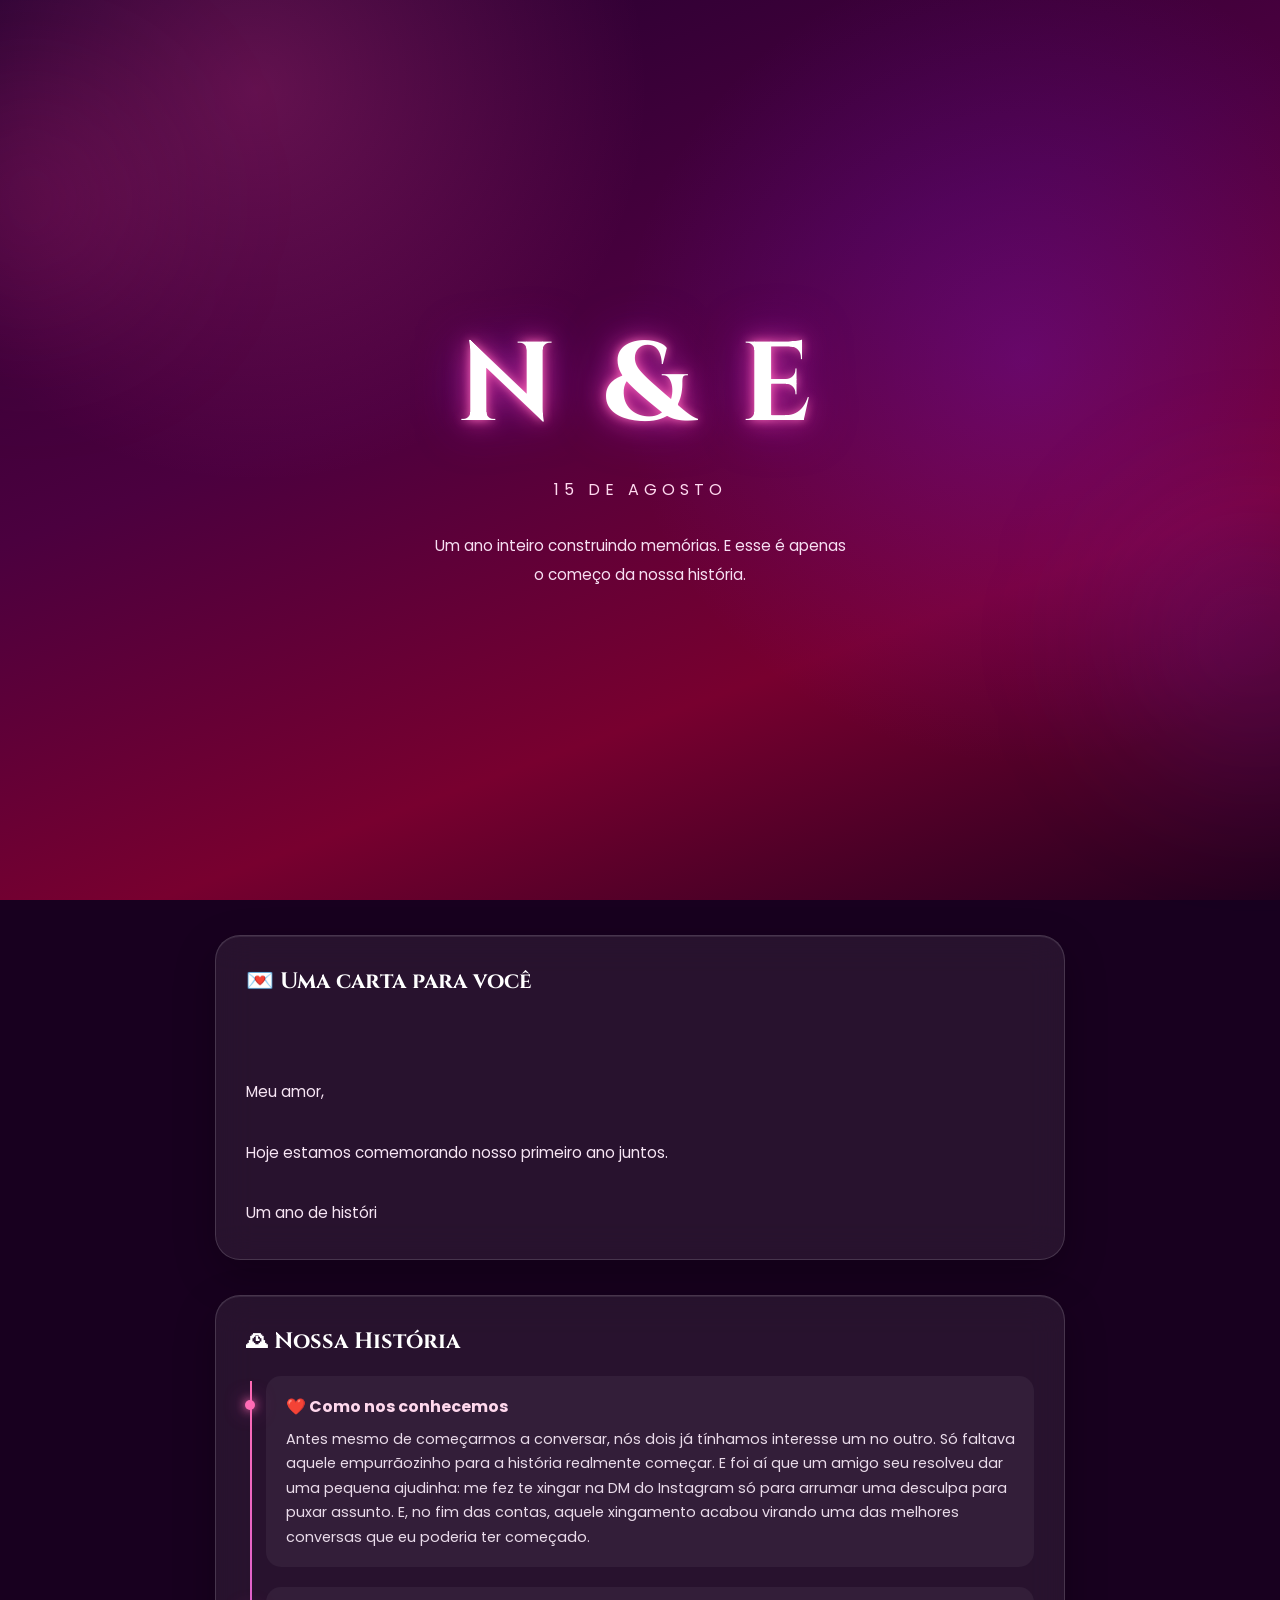
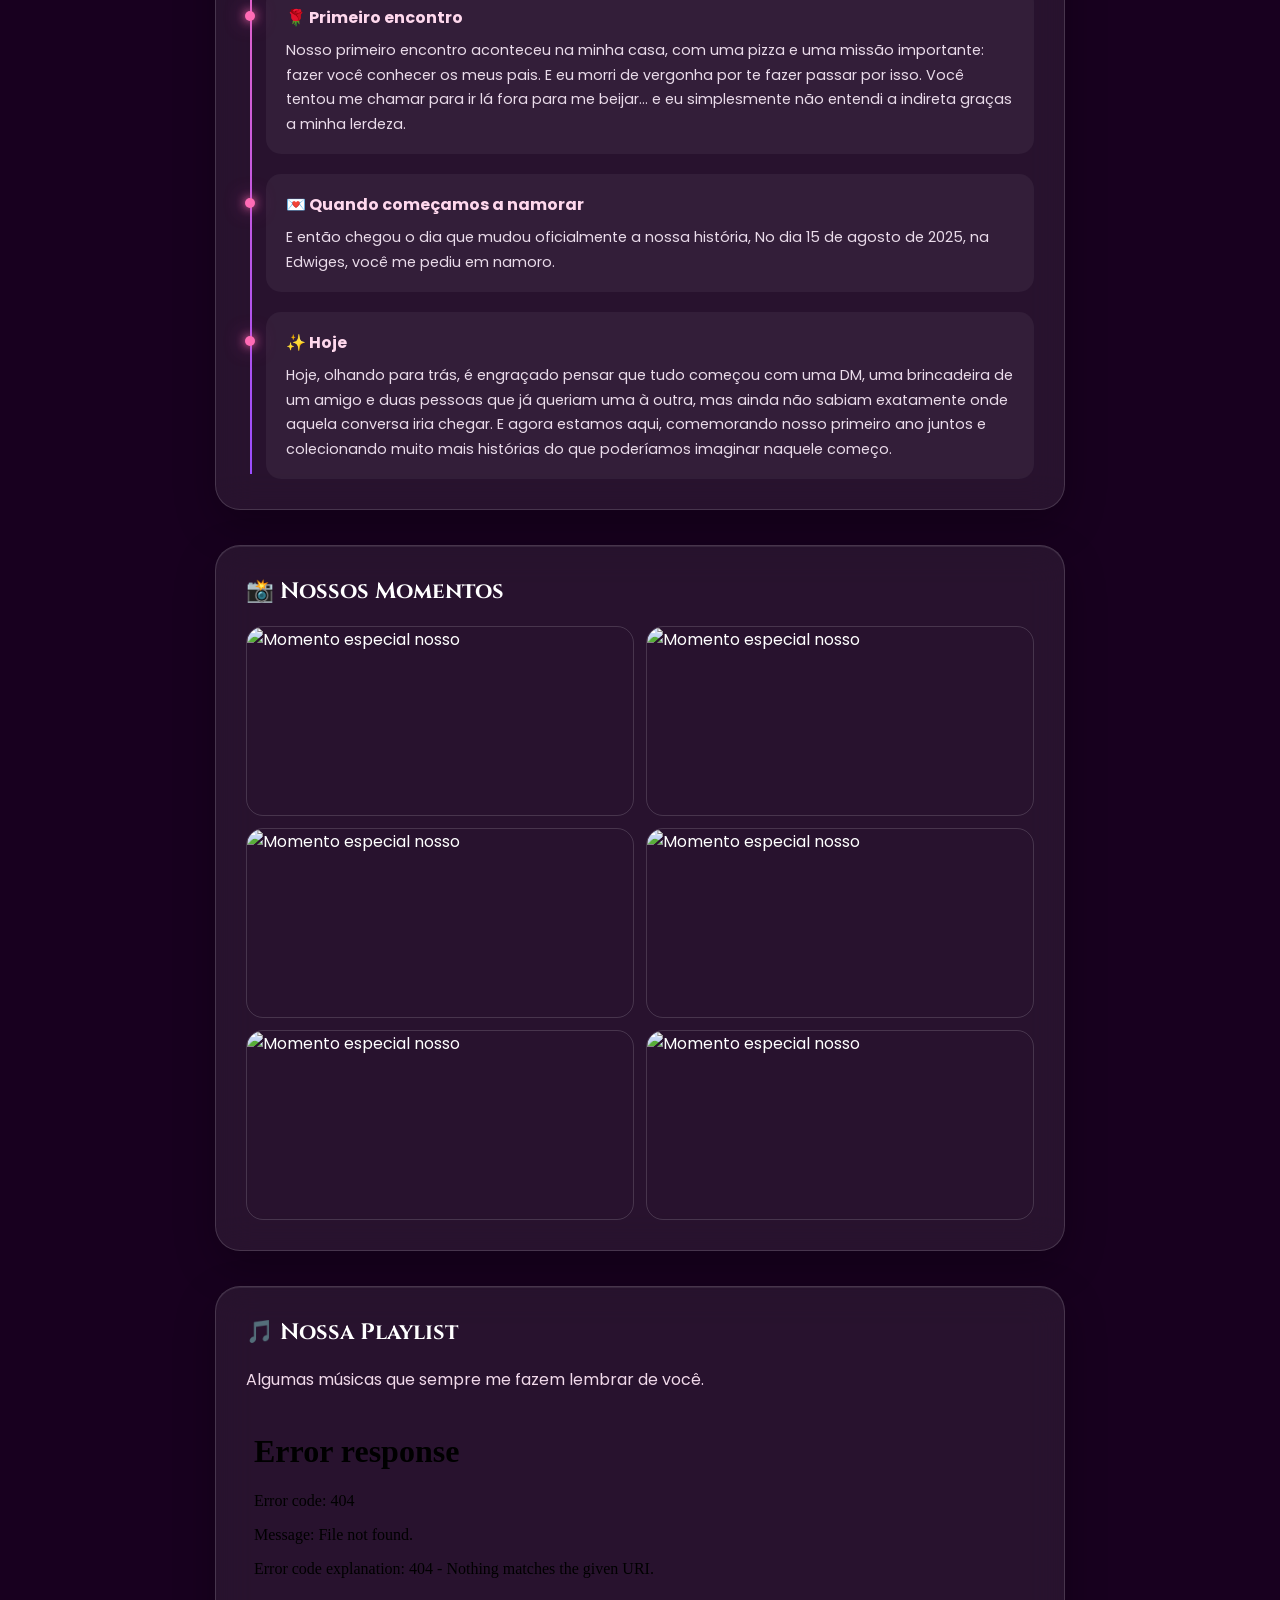
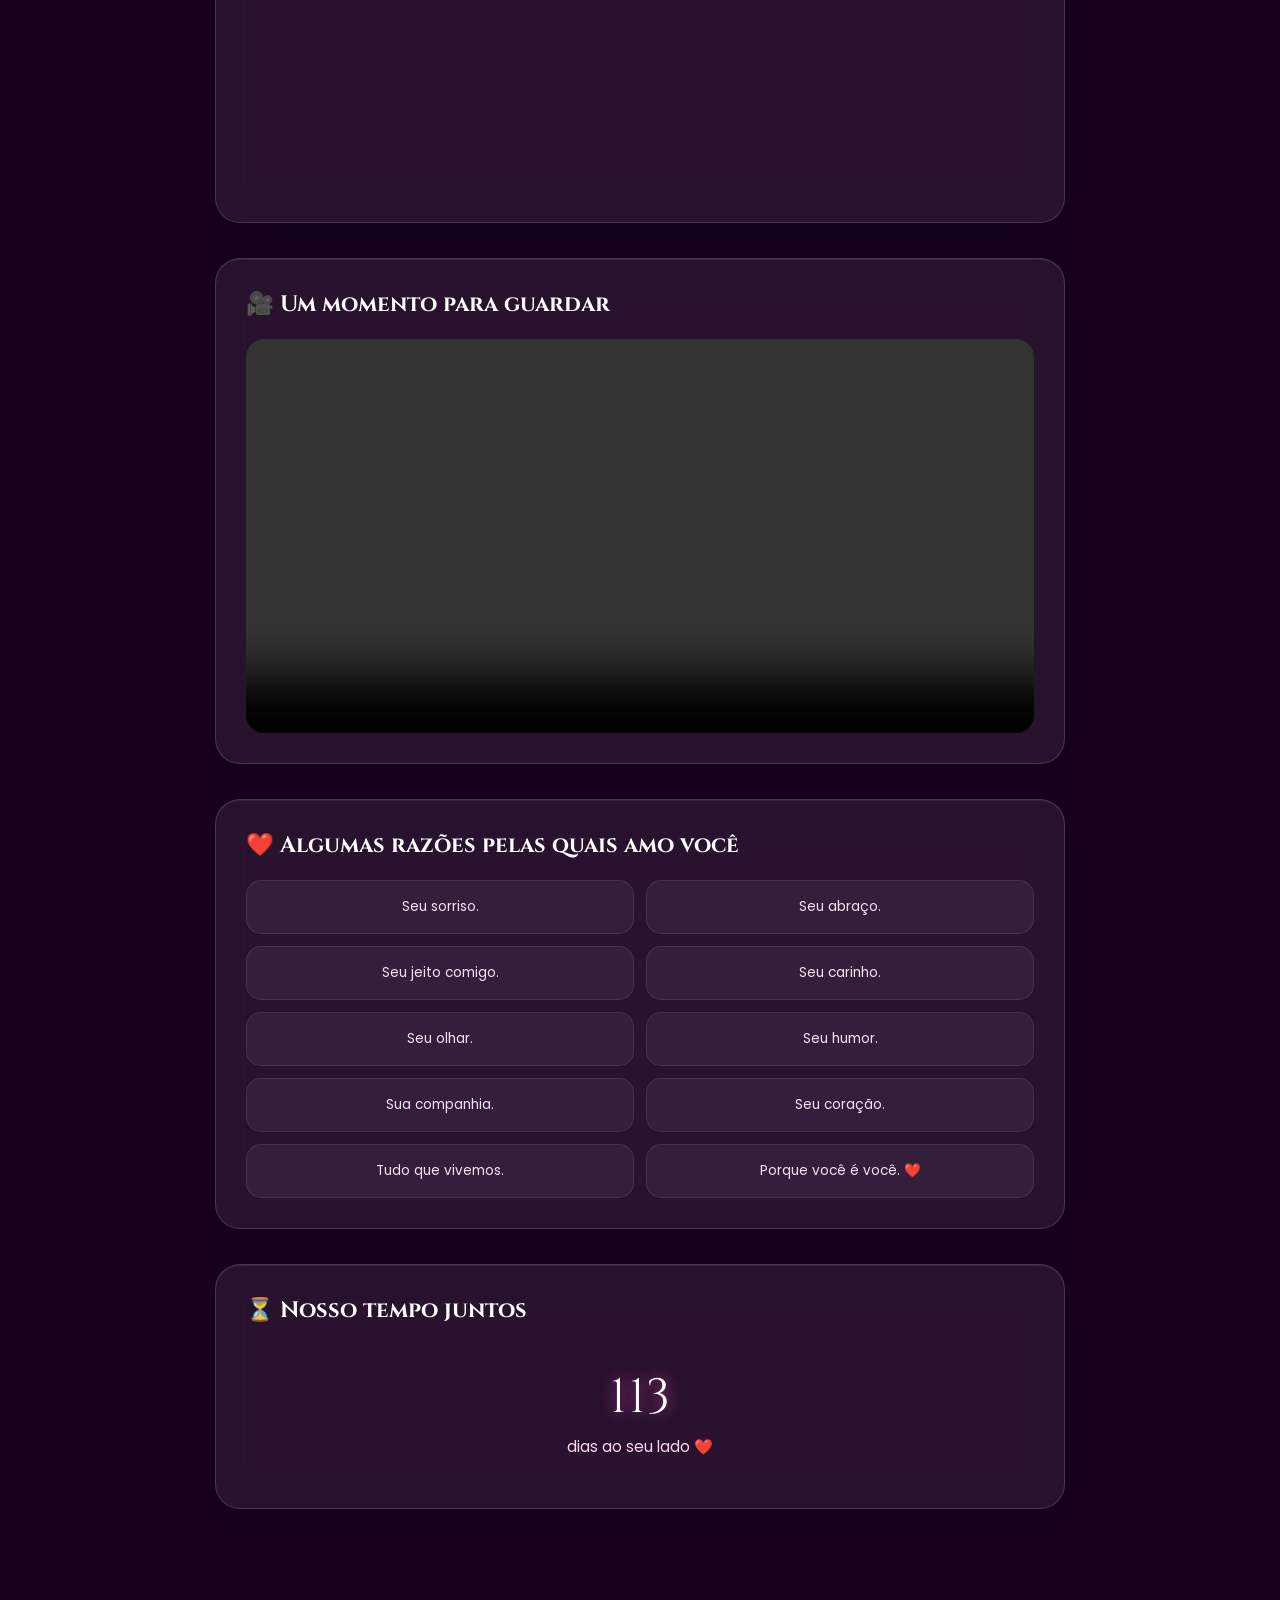
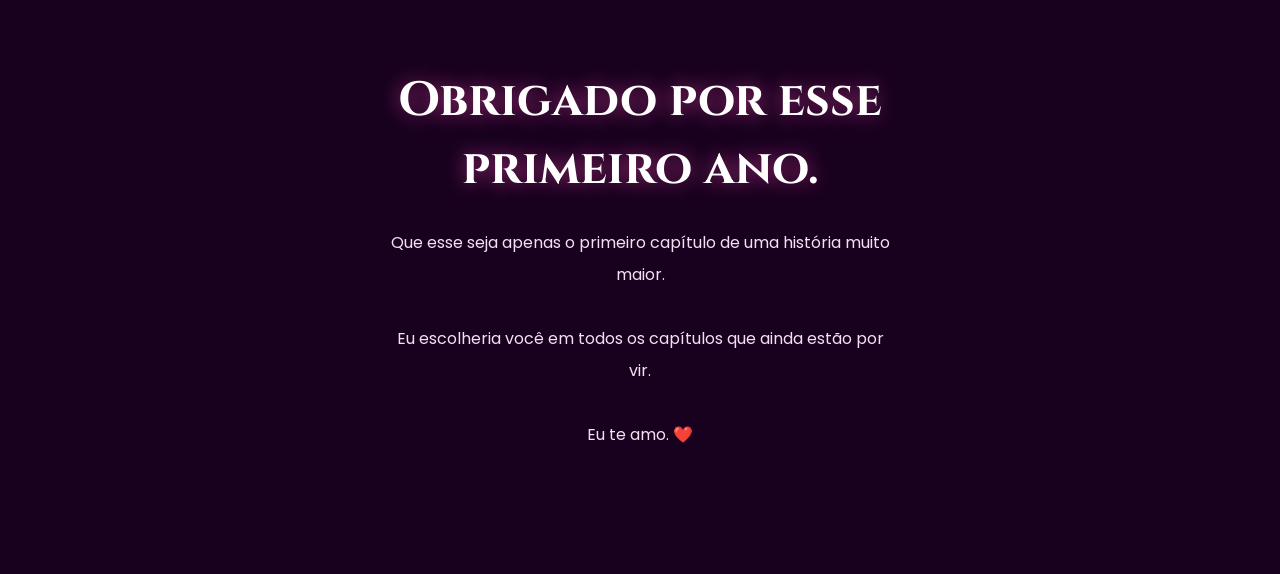
==== homenagem.html @ 17d9c71c "Atualiza nossa história" ====
<!DOCTYPE html><html lang="pt-BR"><head><meta charset="UTF-8">

    <meta name="viewport" content="width=device-width, initial-scale=1.0">
    
    <meta name="theme-color" content="#4b003f">
    
    <title>Nosso Primeiro Ano ❤️</title>
    
    <link rel="stylesheet" href="css/homenagem.css">
    
    <link
        href="https://fonts.googleapis.com/css2?family=Cinzel:wght@400;600;700&family=Poppins:wght@300;400;500;600&display=swap"
        rel="stylesheet">
    
    </head><body><!-- FUNDO -->
    
    <div class="background"></div>
    
    
    <!-- ====================================
         ABERTURA
    ===================================== -->
    
    <section class="hero">
    
        <h1>N & E</h1>
    
        <h2>15 de Agosto</h2>
    
        <p class="subtitulo">
    
            Um ano inteiro construindo memórias.
            E esse é apenas o começo da nossa história.
    
        </p>
    
    </section>
    
    
    
    <!-- ====================================
         CARTA
    ===================================== -->
    
    <section class="card">
    
        <h3>💌 Uma carta para você</h3>
    
        <p id="carta">
    
            Meu amor, no dia de hoje nóes completamos um ano, um ano de muitas memórias, conquitas e risadas. 
            Um ano desde que nós decidimos viver a nossa história, 
            construir cada pedaço disso ao seu lado tem sido uma das maiores escolhas da minha vida, se não a melhor.
            De alguma forma você se tornou mais do que eu imaginei que seria, você é o amor da minha vida, a luz dos meus dias,
            a alegria no meio de todo o caos do mundo, foram muitos momentos em que eu percebi o quão especial você era. 
            Eu lembro dos momentos e de como se tornaram esepcial para mim, nossas idas as pracinha apé, os filmes que tentávamos 
            assistir juntos. E eu digo que não são momentos exorbitantes que tornaram nosso relacionamento que é hoje, foi a simpliciade,
            como sempre foi simples te amar, como sempre foi simples todos os momentos com você serem incríveis, nossas conersas, nossas risadas,
            ouvir músicas juntos, as comidas, todo o tempo contigo.
            Quando olho para tudo o que vivemos, eu sinto muito orgulho de quem nós nos tornamos, porque no fim você não é somento meu namorado, 
            você é meu companheiro, meu melhor amigo,a aquele que eu divido minhas cnquitas, minhas alegrias e minhas tristezas, as risadas e as lágrimas,
            você é tudo o que eu sempre pedi em minhas orações.

            Amar alguém é escolher continuar, permanecer e ficar mesmo quanoo tudo parece perdido, amadurecer e tentar fazer tudo dar certo, eu sou eternamnete
            grata por tudo o que construímos até aqui. E ainda temos muito o que fazer nessa vida, luagres e viagens para fazer juntos, tirar todos os planos do
            papel, criar memórias e registrar cada momento. Saber que esse é o inicio de uma grande história me deixa feliz.

            Se algum dia você voltar nesta carta para ler, lembree-se que eu amei esse nosso primeiro ano juntos, amei quem fomos, amo quem somos e espero continuar
            descobrindo quem podemos ser juntos.

            Obrigada por ser você e por me fazer a mulher mais feliz. Feliz nosso primeiro ano meu amor!
        
    
        </p>
    
    </section>
    
    
    
    <!-- ====================================
         NOSSA HISTÓRIA
    ===================================== -->
    
    <section class="card">
    
        <h3>🕰 Nossa História</h3>
    
    
        <div class="timeline">
    
    
            <div class="item">
    
                <h4>❤️ Como nos conhecemos</h4>
    
                <p>
                    Antes mesmo de começarmos a conversar, nós dois já
                    tínhamos interesse um no outro. Só faltava aquele
                    empurrãozinho para a história realmente começar.
                    E foi aí que um amigo seu resolveu dar uma pequena
                    ajudinha: me fez te xingar na DM do Instagram só
                    para arrumar uma desculpa para puxar assunto.
                
                    E, no fim das contas, aquele xingamento acabou
                    virando uma das melhores conversas que eu poderia
                    ter começado.
                </p>
    
            </div>
    
    
            <div class="item">
    
                <h4>🌹 Primeiro encontro</h4>
    
                <p>
                    Nosso primeiro encontro aconteceu na minha casa,
                    com uma pizza e uma missão importante:
                    fazer você conhecer os meus pais. 
                    E eu morri de vergonha por te fazer passar por isso.
                    Você tentou me chamar para ir lá fora
                    para me beijar... e eu simplesmente não entendi
                    a indireta graças a minha lerdeza.
                </p>
    
            </div>
    
    
            <div class="item">
    
                <h4>💌 Quando começamos a namorar</h4>
    
                <p>
                    E então chegou o dia que mudou oficialmente
                    a nossa história, No dia 15 de agosto de 2025, na Edwiges,
                    você me pediu em namoro.
                </p>
    
            </div>
    
    
            <div class="item">
    
                <h4>✨ Hoje</h4>
    
                <p>
                Hoje, olhando para trás, é engraçado pensar que
                tudo começou com uma DM, uma brincadeira de um
                amigo e duas pessoas que já queriam uma à outra,
                mas ainda não sabiam exatamente onde aquela
                conversa iria chegar.
                E agora estamos aqui, comemorando nosso primeiro
                ano juntos e colecionando muito mais histórias
                do que poderíamos imaginar naquele começo.
                </p>
    
            </div>
    
    
        </div>
    
    </section>
    
    
    
    <!-- ====================================
         GALERIA
    ===================================== -->
    
    <section class="card">
    
        <h3>📸 Nossos Momentos</h3>
    
    
        <div class="galeria">
    
    
            <img
                src="https://mail.google.com/mail/u/1?ui=2&ik=95f82453d4&attid=0.1&permmsgid=msg-f:1872896255114344045&th=19fddd38933ff66d&view=att&disp=safe&realattid=19fddd2c35a949454f91&zw"
                alt="Momento especial nosso">
    
    
            <img
                src="https://mail.google.com/mail/u/1?ui=2&ik=95f82453d4&attid=0.2&permmsgid=msg-f:1872896255114344045&th=19fddd38933ff66d&view=att&disp=safe&realattid=19fddd2c35aefb155392&zw"
                alt="Momento especial nosso">
    
    
            <img
                src="img/casal/foto3.jpg"
                alt="Momento especial nosso">
    
    
            <img
                src="img/casal/foto4.jpg"
                alt="Momento especial nosso">
    
    
            <img
                src="img/casal/foto5.jpg"
                alt="Momento especial nosso">
    
    
            <img
                src="img/casal/foto6.jpg"
                alt="Momento especial nosso">
    
    
        </div>
    
    </section>
    
    
    
    <!-- ====================================
         PLAYLIST
    ===================================== -->
    
    <section class="card">
    
        <h3>🎵 Nossa Playlist</h3>
    
    
        <p style="margin-bottom: 20px; color: #f1d9ea;">
    
            Algumas músicas que sempre me fazem lembrar de você.
    
        </p>
    
    
        <!--
            COLOQUE AQUI O LINK DE INCORPORAÇÃO
            DA SUA PLAYLIST DO SPOTIFY.
        -->
    
        <iframe
    
            src="COLE_AQUI_O_LINK_DE_INCORPORACAO_DO_SPOTIFY"
    
            width="100%"
    
            height="380"
    
            frameborder="0"
    
            allowfullscreen=""
    
            allow="autoplay; clipboard-write; encrypted-media; fullscreen; picture-in-picture"
    
            loading="lazy">
    
        </iframe>
    
    </section>
    
    
    
    <!-- ====================================
         VÍDEO
    ===================================== -->
    
    <section class="card">
    
        <h3>🎥 Um momento para guardar</h3>
    
    
        <video controls playsinline>
    
            <source
                src="videos/video.mp4"
                type="video/mp4">
    
            Seu navegador não suporta vídeos.
    
        </video>
    
    </section>
    
    
    
    <!-- ====================================
         MOTIVOS
    ===================================== -->
    
    <section class="card">
    
        <h3>❤️ Algumas razões pelas quais amo você</h3>
    
    
        <div class="motivos">
    
    
            <div>
                Seu sorriso.
            </div>
    
    
            <div>
                Seu abraço.
            </div>
    
    
            <div>
                Seu jeito comigo.
            </div>
    
    
            <div>
                Seu carinho.
            </div>
    
    
            <div>
                Seu olhar.
            </div>
    
    
            <div>
                Seu humor.
            </div>
    
    
            <div>
                Sua companhia.
            </div>
    
    
            <div>
                Seu coração.
            </div>
    
    
            <div>
                Tudo que vivemos.
            </div>
    
    
            <div>
                Porque você é você. ❤️
            </div>
    
    
        </div>
    
    </section>
    
    
    
    <!-- ====================================
         CONTADOR DE DIAS
    ===================================== -->
    
    <section class="card">
    
        <h3>⏳ Nosso tempo juntos</h3>
    
    
        <div id="contadorRelacionamento">
    
            <span>0</span>
    
            <p>dias ao seu lado ❤️</p>
    
        </div>
    
    </section>
    
    
    
    <!-- ====================================
         FINAL
    ===================================== -->
    
    <section class="final">
    
        <h2>
    
            Obrigado por esse primeiro ano.
    
        </h2>
    
    
        <p>
    
            Que esse seja apenas o primeiro capítulo
            de uma história muito maior.
    
            <br><br>
    
            Eu escolheria você
            em todos os capítulos que ainda estão por vir.
    
            <br><br>
    
            Eu te amo. ❤️
    
        </p>
    
    </section>
    
    
    
    <!-- ====================================
         JAVASCRIPT
    ===================================== -->
    
    <script src="js/homenagem.js"></script>
    
    
    <!-- SERVICE WORKER -->
    
    <script>
    
        if ("serviceWorker" in navigator) {
    
            window.addEventListener("load", () => {
    
                navigator.serviceWorker.register("./sw.js")
                    .then(() => {
    
                        console.log(
                            "Aplicativo preparado!"
                        );
    
                    })
                    .catch((erro) => {
    
                        console.error(
                            "Erro ao registrar o Service Worker:",
                            erro
                        );
    
                    });
    
            });
    
        }
    
    </script>
    
    </body></html>
---- css/homenagem.css ----
/* ========================================
   RESET
======================================== */

* {
    margin: 0;
    padding: 0;
    box-sizing: border-box;
}

html {
    scroll-behavior: smooth;
}

body {
    min-height: 100vh;
    overflow-x: hidden;

    font-family: 'Poppins', sans-serif;
    color: #ffffff;

    background: #18001f;

    position: relative;
}


/* ========================================
   FUNDO
======================================== */

.background {
    position: fixed;
    inset: 0;

    z-index: -10;

    background:
        radial-gradient(
            circle at 20% 10%,
            rgba(255, 70, 160, 0.25),
            transparent 30%
        ),

        radial-gradient(
            circle at 80% 40%,
            rgba(130, 30, 255, 0.25),
            transparent 35%
        ),

        linear-gradient(
            160deg,
            #21002e 0%,
            #4b003f 40%,
            #78002f 70%,
            #22001f 100%
        );
}


/* ========================================
   BRILHOS NO FUNDO
======================================== */

.background::before,
.background::after {
    content: "";
    position: absolute;

    border-radius: 50%;

    filter: blur(80px);

    pointer-events: none;
}

.background::before {
    width: 220px;
    height: 220px;

    background: rgba(255, 50, 150, 0.18);

    top: 10%;
    left: -80px;
}

.background::after {
    width: 250px;
    height: 250px;

    background: rgba(120, 50, 255, 0.15);

    right: -100px;
    bottom: 15%;
}


/* ========================================
   HERO
======================================== */

.hero {
    min-height: 100vh;

    display: flex;
    flex-direction: column;

    justify-content: center;
    align-items: center;

    text-align: center;

    padding: 30px;
}


/* INICIAIS */

.hero h1 {
    font-family: 'Cinzel', serif;

    font-size: clamp(4rem, 18vw, 7rem);

    letter-spacing: 10px;

    color: #ffffff;

    text-shadow:
        0 0 10px rgba(255, 110, 190, 0.9),
        0 0 25px rgba(255, 70, 170, 0.8),
        0 0 50px rgba(160, 30, 255, 0.6);

    animation: brilho 3s ease-in-out infinite;
}


/* DATA */

.hero h2 {
    margin-top: 15px;

    font-size: 1rem;

    font-weight: 400;

    letter-spacing: 5px;

    text-transform: uppercase;

    color: #ffd9ef;
}


/* FRASE */

.subtitulo {
    max-width: 420px;

    margin-top: 30px;

    line-height: 1.9;

    font-size: 0.95rem;

    color: #f7dff3;
}


/* ========================================
   CARDS
======================================== */

.card {
    width: min(90%, 850px);

    margin: 35px auto;

    padding: 30px;

    border-radius: 25px;

    background: rgba(255, 255, 255, 0.07);

    border: 1px solid rgba(255, 255, 255, 0.15);

    backdrop-filter: blur(18px);
    -webkit-backdrop-filter: blur(18px);

    box-shadow:
        0 15px 40px rgba(0, 0, 0, 0.25),
        inset 0 1px 0 rgba(255, 255, 255, 0.08);

    opacity: 0;

    transform: translateY(50px);

    transition:
        opacity 0.8s ease,
        transform 0.8s ease;
}


/* QUANDO APARECE */

.card.mostrar {
    opacity: 1;

    transform: translateY(0);
}


/* TÍTULO DOS CARDS */

.card h3 {
    margin-bottom: 20px;

    font-family: 'Cinzel', serif;

    font-size: 1.4rem;

    color: #ffffff;
}


/* ========================================
   CARTA
======================================== */

#carta {
    line-height: 2;

    white-space: pre-line;

    color: #f7e5f4;

    font-size: 0.95rem;
}


/* ========================================
   TIMELINE
======================================== */

.timeline {
    position: relative;

    display: flex;

    flex-direction: column;

    gap: 20px;

    padding-left: 20px;
}


/* LINHA */

.timeline::before {
    content: "";

    position: absolute;

    left: 4px;
    top: 5px;
    bottom: 5px;

    width: 2px;

    background: linear-gradient(
        to bottom,
        #ff6bb5,
        #9b4dff
    );
}


/* ITEM */

.item {
    position: relative;

    padding: 18px 18px 18px 20px;

    border-radius: 15px;

    background: rgba(255, 255, 255, 0.05);
}


/* BOLINHA */

.item::before {
    content: "";

    position: absolute;

    width: 10px;
    height: 10px;

    left: -21px;
    top: 24px;

    border-radius: 50%;

    background: #ff6bb5;

    box-shadow:
        0 0 10px #ff6bb5,
        0 0 20px rgba(255, 80, 180, 0.7);
}


.item h4 {
    margin-bottom: 8px;

    color: #ffd8ed;

    font-size: 1rem;
}


.item p {
    color: #eadbea;

    line-height: 1.7;

    font-size: 0.9rem;
}


/* ========================================
   GALERIA
======================================== */

.galeria {
    display: grid;

    grid-template-columns: repeat(2, 1fr);

    gap: 12px;
}


.galeria img {
    width: 100%;

    height: 190px;

    object-fit: cover;

    border-radius: 17px;

    border: 1px solid rgba(255, 255, 255, 0.15);

    cursor: pointer;

    transition:
        transform 0.4s ease,
        filter 0.4s ease,
        box-shadow 0.4s ease;
}


.galeria img:hover {
    transform: scale(1.04);

    filter: brightness(1.1);

    box-shadow:
        0 0 20px rgba(255, 80, 170, 0.35);
}


/* IMAGEM AMPLIADA */

.galeria img.ampliada {
    position: relative;

    transform: scale(1.08);

    z-index: 20;

    box-shadow:
        0 0 30px rgba(255, 80, 180, 0.5);
}


/* ========================================
   PLAYLIST
======================================== */

.card iframe {
    display: block;

    width: 100%;

    border: none;

    border-radius: 15px;
}


/* ========================================
   VÍDEO
======================================== */

video {
    display: block;

    width: 100%;

    max-height: 600px;

    object-fit: cover;

    border-radius: 18px;

    background: #000;
}


/* ========================================
   MOTIVOS
======================================== */

.motivos {
    display: grid;

    grid-template-columns: repeat(2, 1fr);

    gap: 12px;
}


.motivos div {
    padding: 16px 10px;

    border-radius: 15px;

    background: rgba(255, 255, 255, 0.06);

    border: 1px solid rgba(255, 255, 255, 0.08);

    text-align: center;

    color: #f9dff0;

    font-size: 0.85rem;

    transition:
        transform 0.3s ease,
        background 0.3s ease;
}


.motivos div:hover {
    transform: translateY(-4px);

    background: rgba(255, 100, 180, 0.12);
}


/* ========================================
   CONTADOR DO RELACIONAMENTO
======================================== */

#contadorRelacionamento {
    text-align: center;

    padding: 20px;
}


#contadorRelacionamento span {
    display: block;

    font-family: 'Cinzel', serif;

    font-size: 3rem;

    color: #ffffff;

    text-shadow:
        0 0 15px rgba(255, 80, 180, 0.8);
}


#contadorRelacionamento p {
    margin-top: 5px;

    color: #ffd8ec;

    font-size: 0.95rem;
}


/* ========================================
   FINAL
======================================== */

.final {
    min-height: 70vh;

    display: flex;

    flex-direction: column;

    justify-content: center;

    align-items: center;

    text-align: center;

    padding: 60px 25px;
}


.final h2 {
    max-width: 600px;

    font-family: 'Cinzel', serif;

    font-size: clamp(1.8rem, 7vw, 3rem);

    line-height: 1.4;

    text-shadow:
        0 0 20px rgba(255, 80, 180, 0.6);
}


.final p {
    max-width: 500px;

    margin-top: 25px;

    line-height: 2;

    color: #f6dff0;
}


/* ========================================
   BOTÃO VOLTAR AO TOPO
======================================== */

.topo {
    position: fixed;

    right: 20px;
    bottom: 20px;

    width: 50px;
    height: 50px;

    display: flex;

    justify-content: center;
    align-items: center;

    border: 1px solid rgba(255, 255, 255, 0.2);

    border-radius: 50%;

    background: rgba(255, 70, 160, 0.7);

    color: white;

    font-size: 22px;

    cursor: pointer;

    opacity: 0;

    transform: scale(0.5);

    pointer-events: none;

    backdrop-filter: blur(10px);

    transition: 0.4s;

    z-index: 999;
}


.topo.ativo {
    opacity: 1;

    transform: scale(1);

    pointer-events: auto;
}


.topo:hover {
    transform: scale(1.1);
}


/* ========================================
   CORAÇÕES FLUTUANTES
======================================== */

.coracao {
    position: fixed;

    bottom: -40px;

    left: 50%;

    color: #ff75b8;

    pointer-events: none;

    z-index: 1000;

    animation: subir 6s linear forwards;

    filter:
        drop-shadow(0 0 6px rgba(255, 80, 170, 0.8));
}


/* ========================================
   ANIMAÇÕES
======================================== */

@keyframes brilho {

    0% {
        transform: scale(1);

        text-shadow:
            0 0 10px rgba(255, 110, 190, 0.8),
            0 0 25px rgba(255, 70, 170, 0.6);
    }

    50% {
        transform: scale(1.04);

        text-shadow:
            0 0 20px rgba(255, 150, 220, 1),
            0 0 45px rgba(255, 70, 190, 0.9);
    }

    100% {
        transform: scale(1);

        text-shadow:
            0 0 10px rgba(255, 110, 190, 0.8),
            0 0 25px rgba(255, 70, 170, 0.6);
    }
}


@keyframes subir {

    0% {
        transform:
            translateY(0)
            rotate(0deg);

        opacity: 0;
    }

    10% {
        opacity: 1;
    }

    100% {
        transform:
            translateY(-110vh)
            rotate(25deg);

        opacity: 0;
    }
}


/* ========================================
   CELULAR
======================================== */

@media (max-width: 600px) {

    .hero {
        padding: 25px 20px;
    }


    .hero h1 {
        letter-spacing: 6px;
    }


    .hero h2 {
        font-size: 0.85rem;

        letter-spacing: 3px;
    }


    .subtitulo {
        font-size: 0.85rem;

        max-width: 330px;
    }


    .card {
        width: 92%;

        padding: 22px;

        margin: 25px auto;

        border-radius: 22px;
    }


    .card h3 {
        font-size: 1.2rem;
    }


    .galeria img {
        height: 150px;
    }


    .motivos div {
        font-size: 0.8rem;

        padding: 14px 8px;
    }


    .final {
        min-height: 60vh;

        padding: 50px 20px;
    }

}


/* ========================================
   TELAS MUITO PEQUENAS
======================================== */

@media (max-width: 360px) {

    .hero h1 {
        font-size: 3.5rem;
    }


    .card {
        padding: 18px;
    }


    .galeria {
        gap: 8px;
    }


    .galeria img {
        height: 130px;
    }


    .motivos {
        grid-template-columns: 1fr;
    }

}
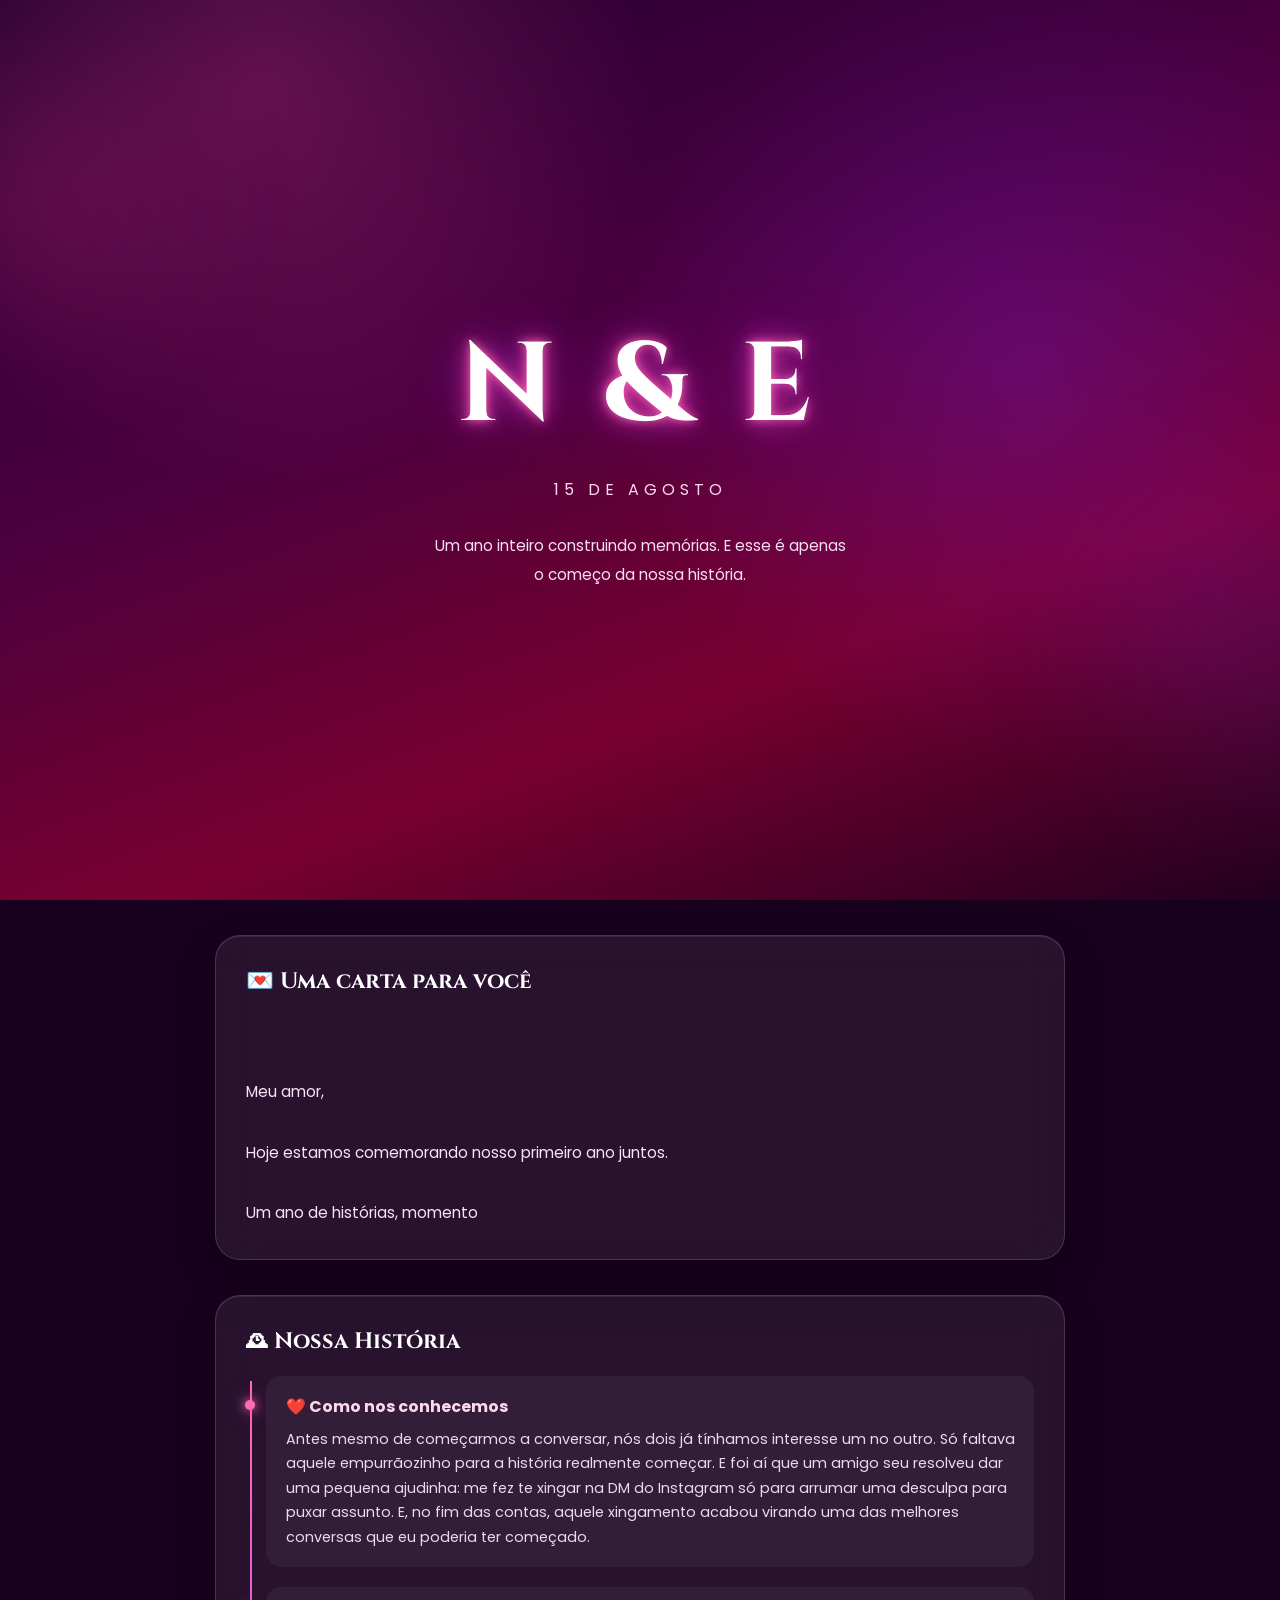
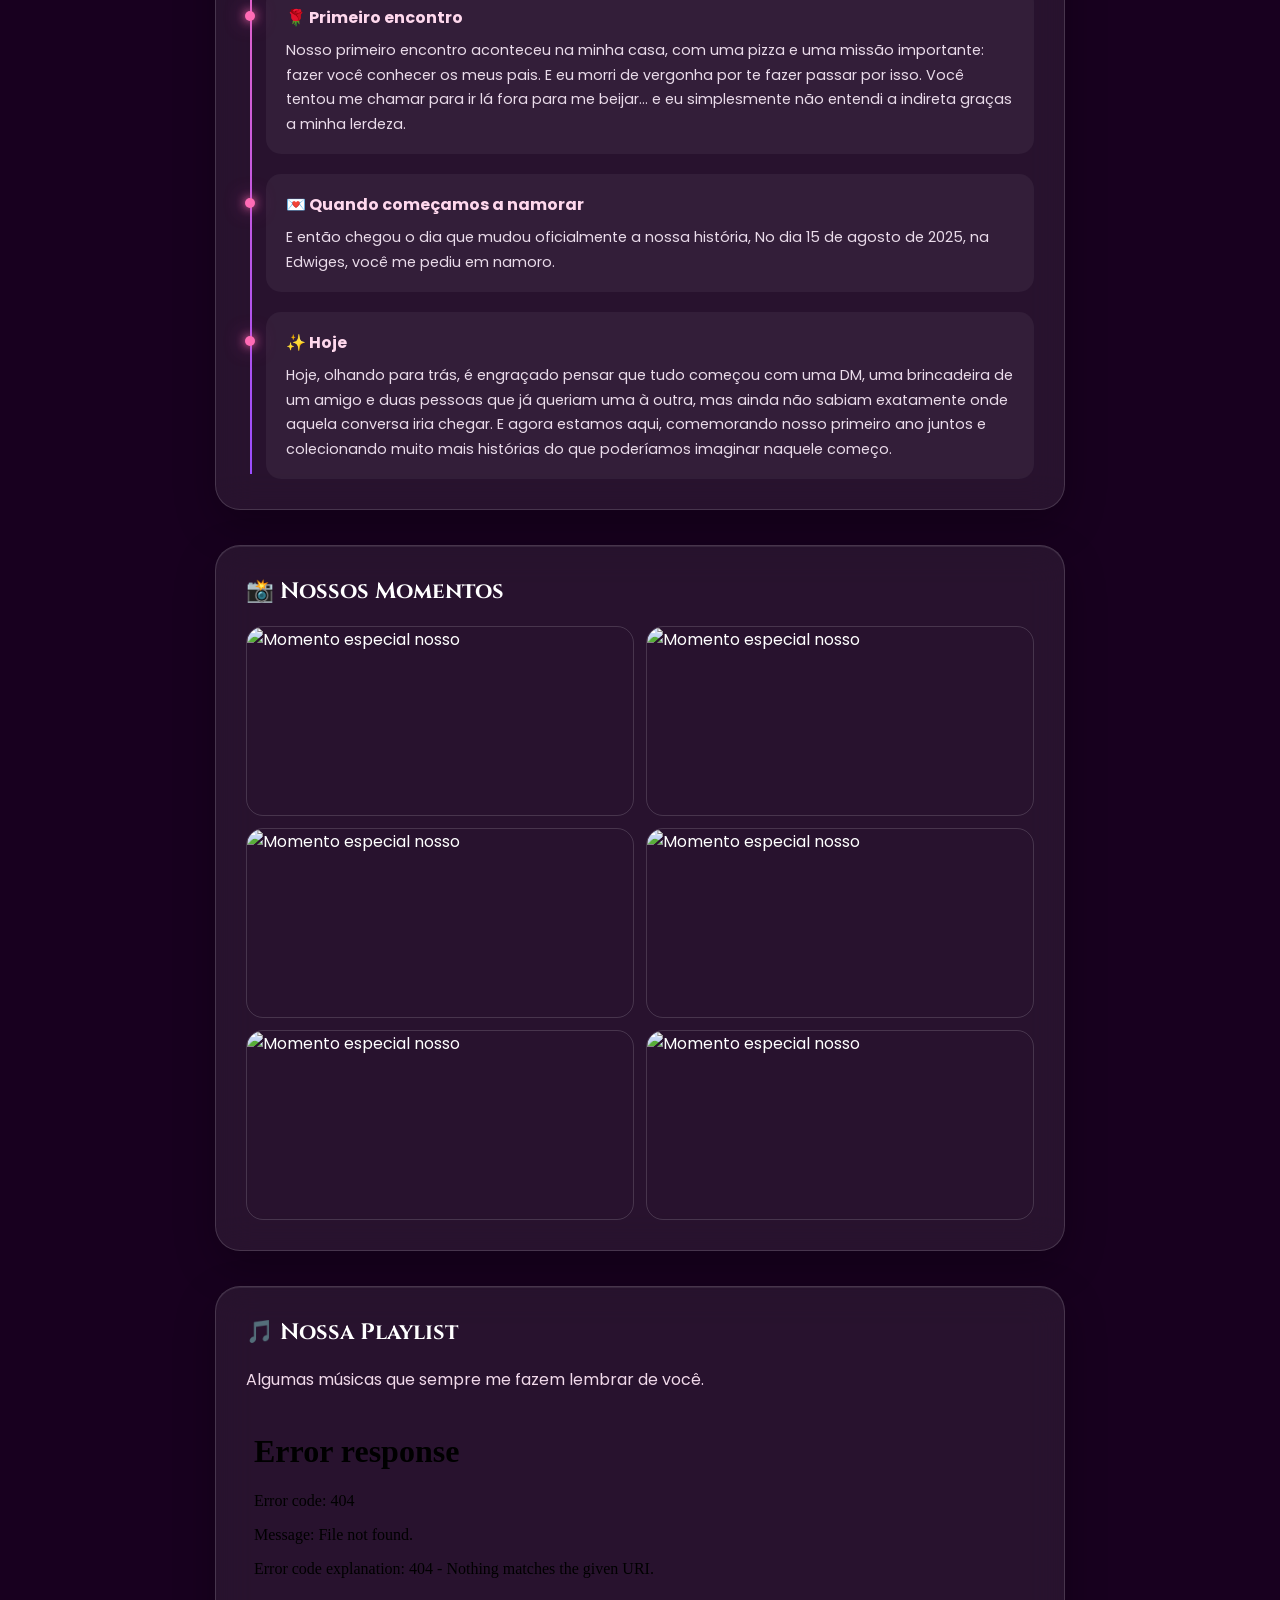
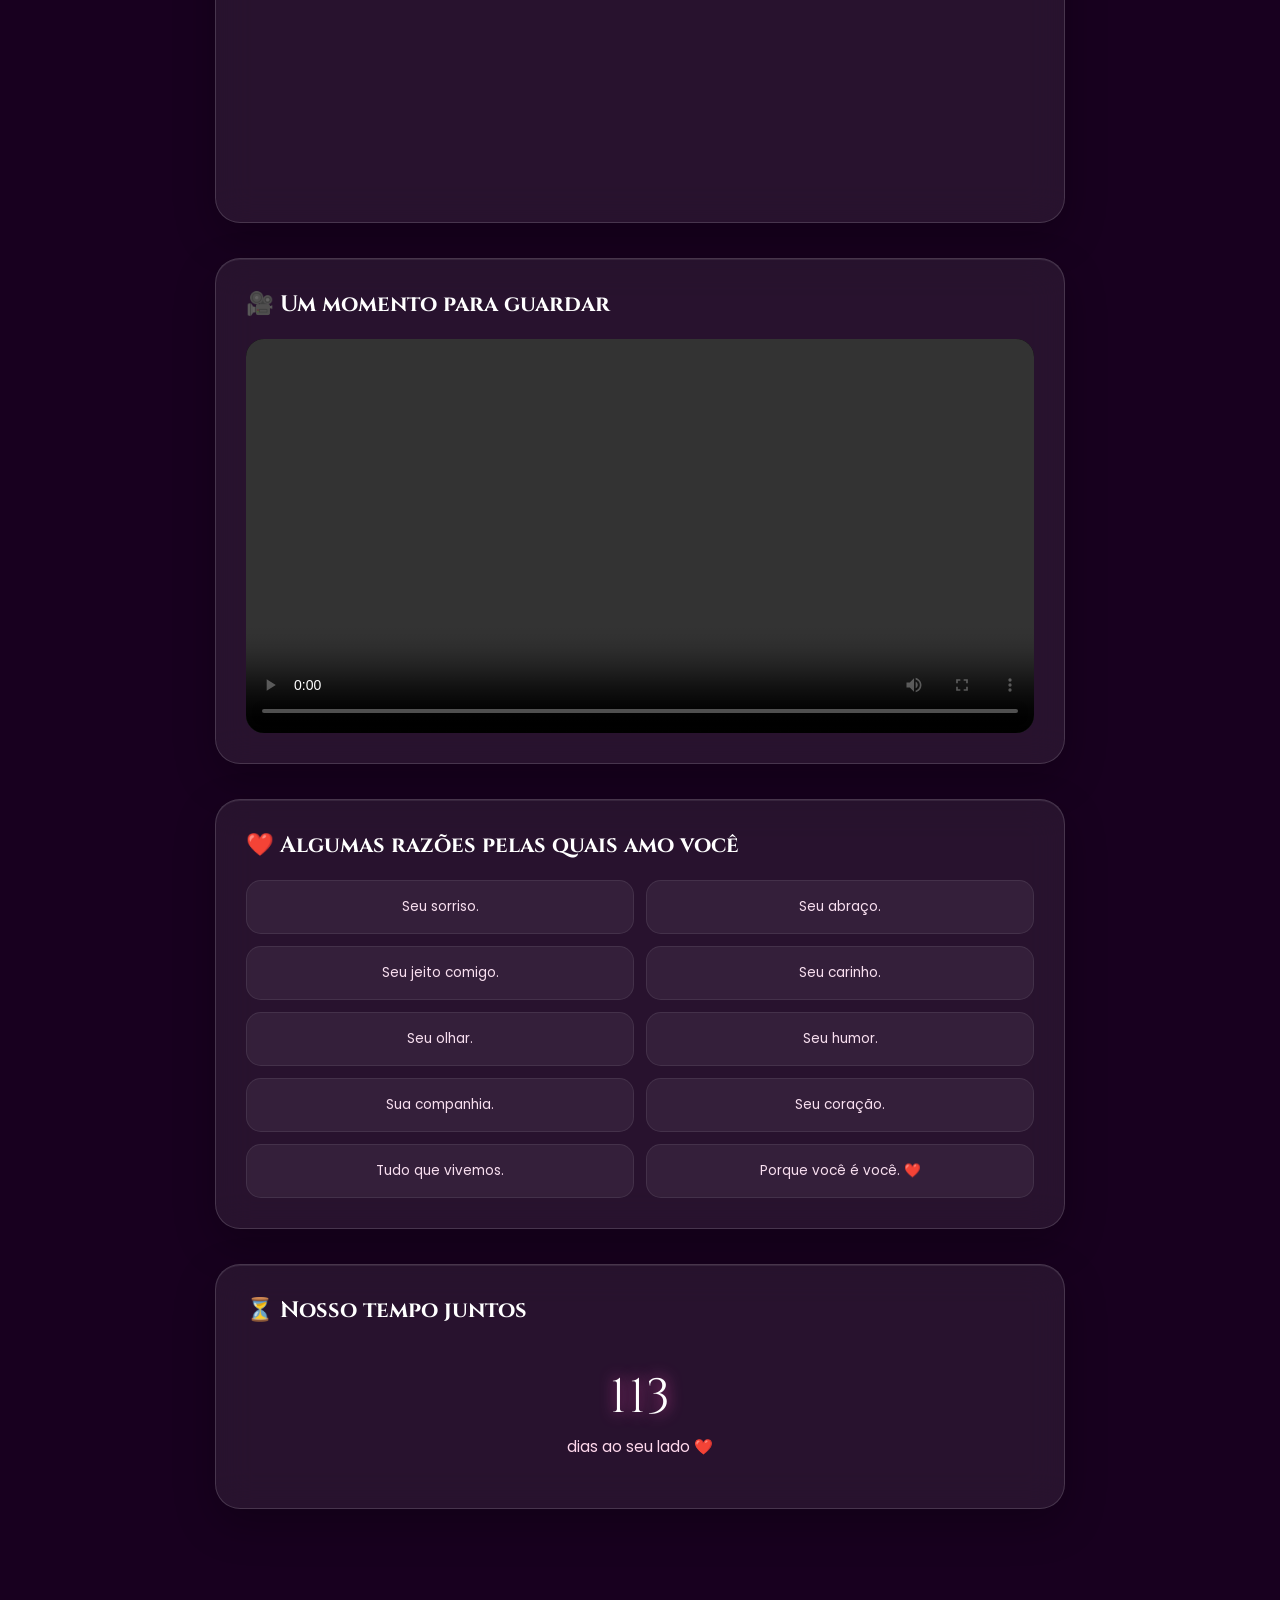
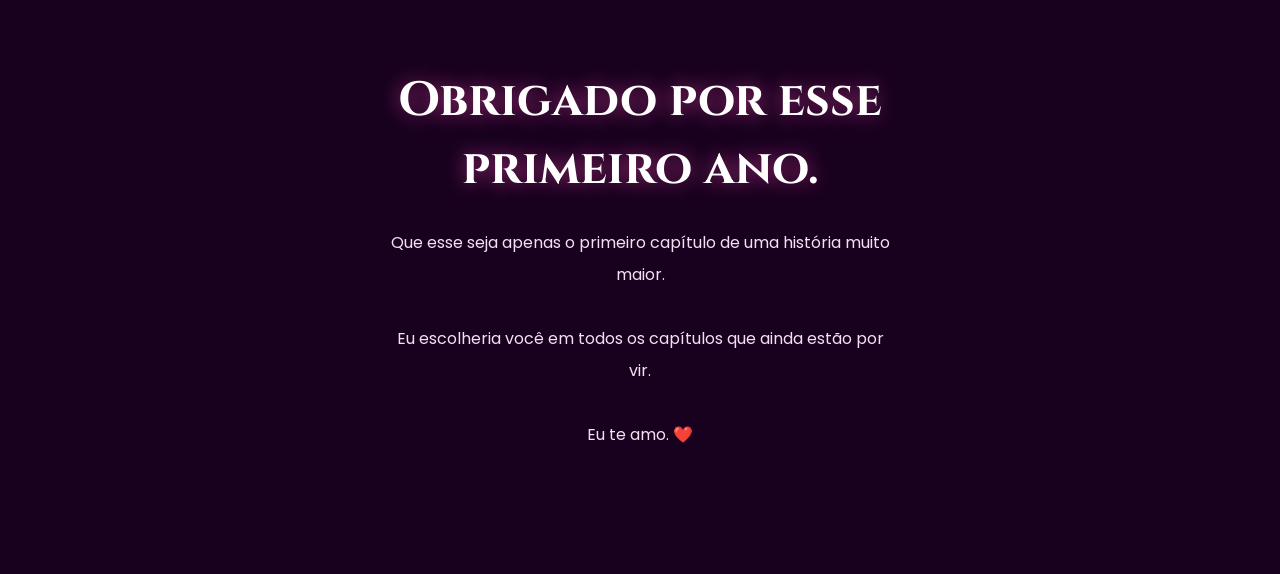
==== commit b56ddbc5: "adcionando fotos casal" ====
--- a/homenagem.html
+++ b/homenagem.html
@@ -186,17 +186,17 @@
     
     
             <img
-                src="img/casal/foto3.jpg"
-                alt="Momento especial nosso">
-    
-    
-            <img
-                src="img/casal/foto4.jpg"
-                alt="Momento especial nosso">
-    
-    
-            <img
-                src="img/casal/foto5.jpg"
+                src="https://mail.google.com/mail/u/1?ui=2&ik=95f82453d4&attid=0.3&permmsgid=msg-f:1872896255114344045&th=19fddd38933ff66d&view=att&disp=safe&realattid=19fddd2c35a8d0d28383&zw"
+                alt="Momento especial nosso">
+    
+    
+            <img
+                src="https://mail.google.com/mail/u/1?ui=2&ik=95f82453d4&attid=0.4&permmsgid=msg-f:1872896255114344045&th=19fddd38933ff66d&view=att&disp=safe&realattid=19fddd2c35a8cb89b324&zw"
+                alt="Momento especial nosso">
+    
+    
+            <img
+                src="https://mail.google.com/mail/u/1?ui=2&ik=95f82453d4&attid=0.5&permmsgid=msg-f:1872896255114344045&th=19fddd38933ff66d&view=att&disp=safe&realattid=19fddd2c35a44080d505&zw"
                 alt="Momento especial nosso">
     
     
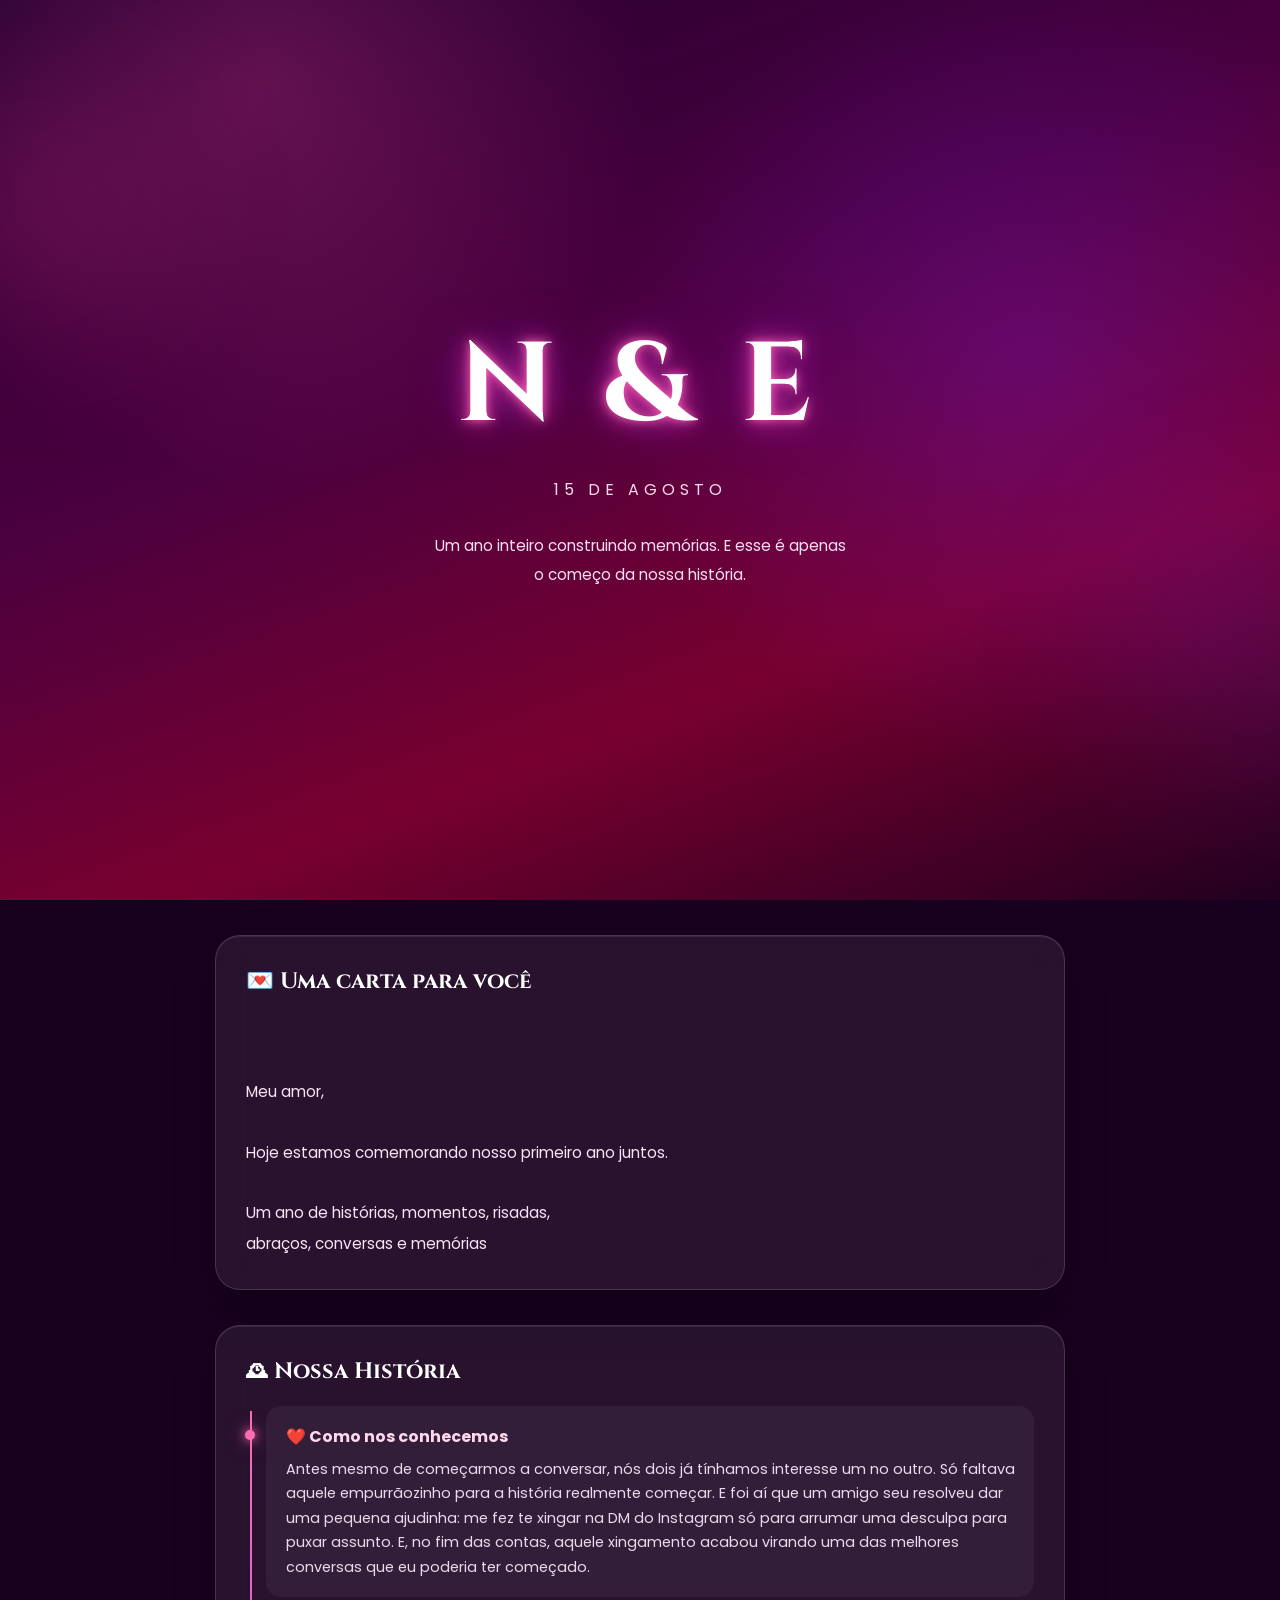
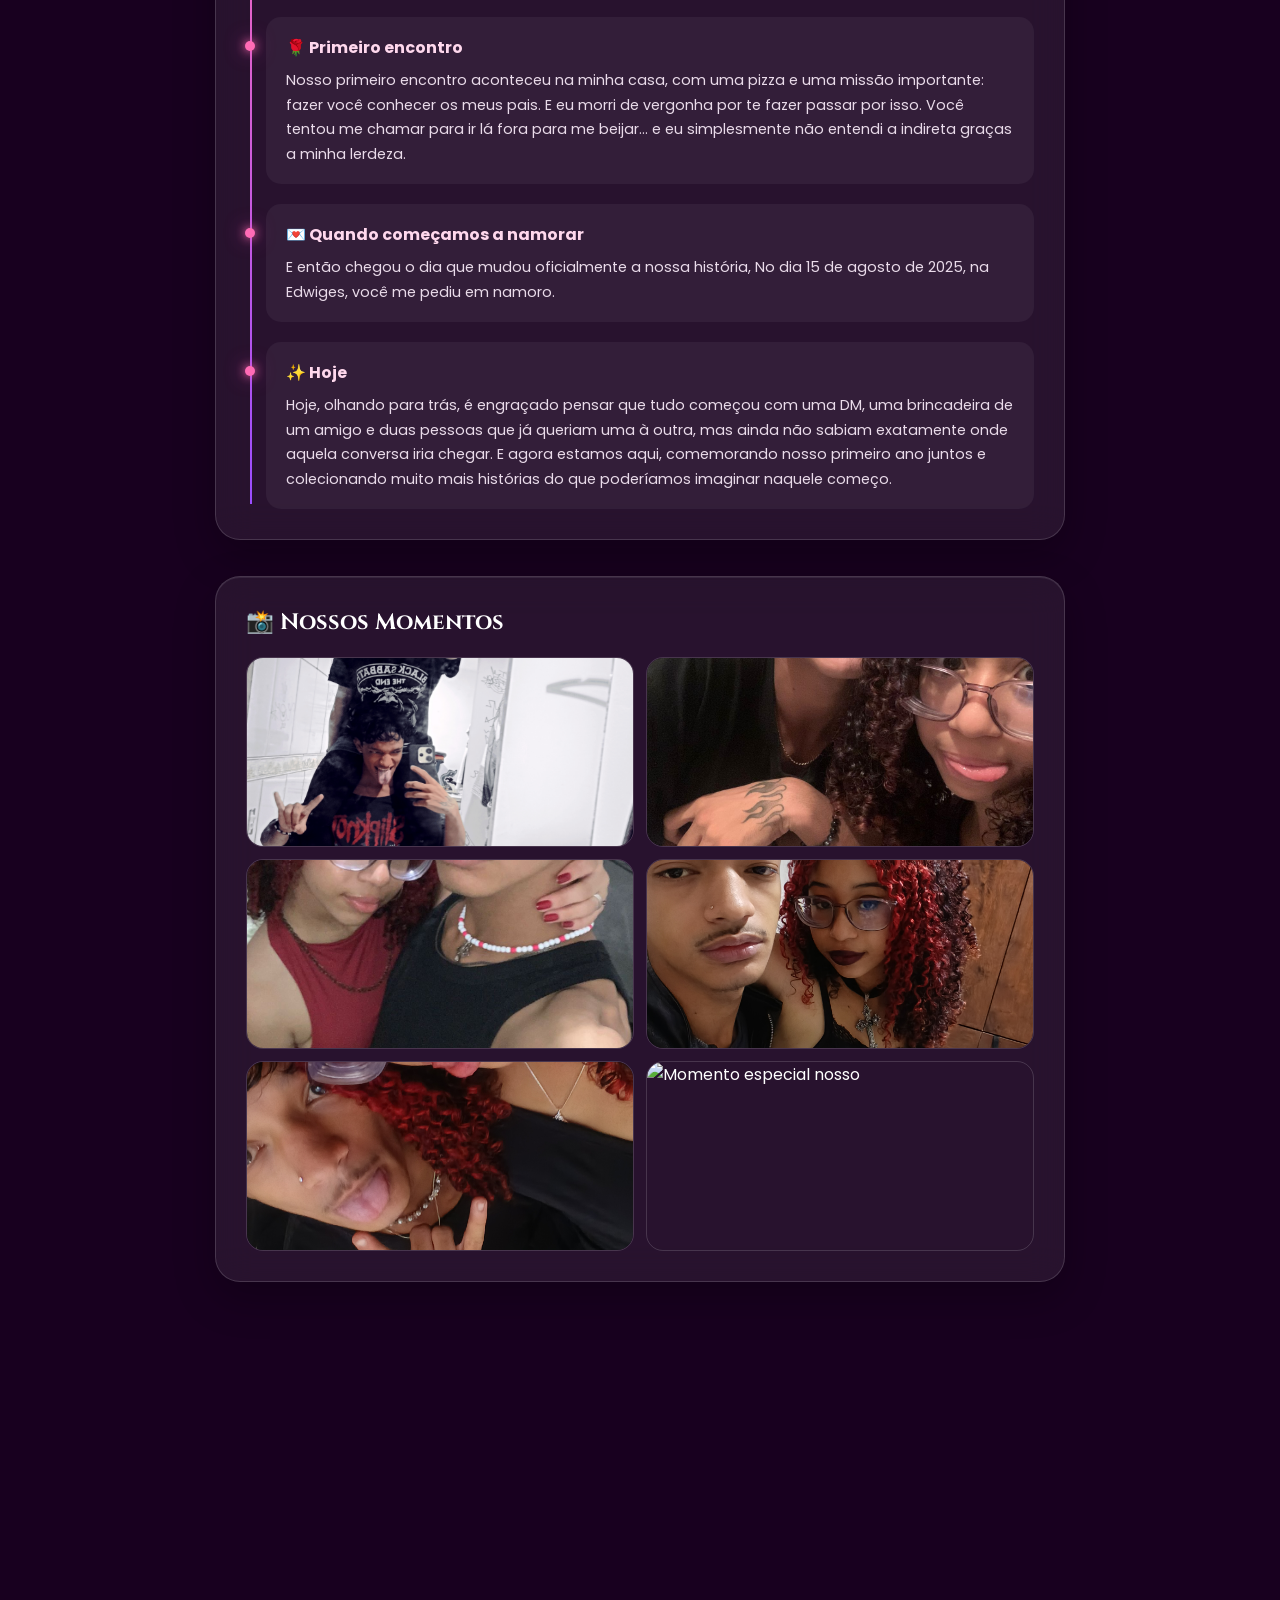
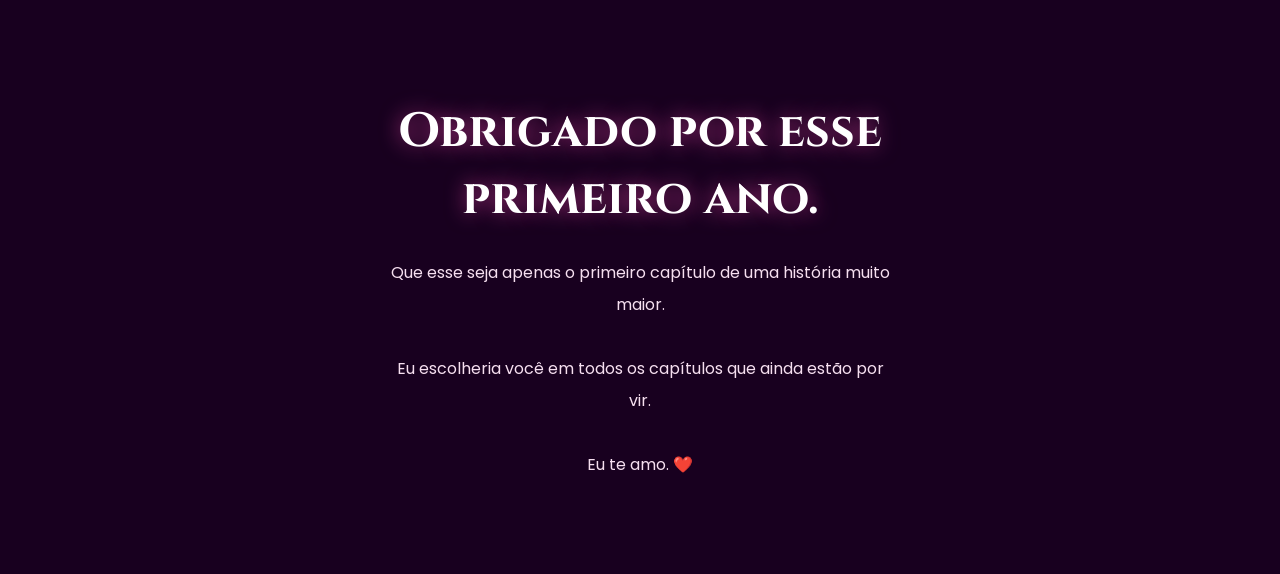
==== commit 54b047d4: "alterações para uso mobile" ====
--- a/homenagem.html
+++ b/homenagem.html
@@ -176,27 +176,27 @@
     
     
             <img
-                src="https://mail.google.com/mail/u/1?ui=2&ik=95f82453d4&attid=0.1&permmsgid=msg-f:1872896255114344045&th=19fddd38933ff66d&view=att&disp=safe&realattid=19fddd2c35a949454f91&zw"
-                alt="Momento especial nosso">
-    
-    
-            <img
-                src="https://mail.google.com/mail/u/1?ui=2&ik=95f82453d4&attid=0.2&permmsgid=msg-f:1872896255114344045&th=19fddd38933ff66d&view=att&disp=safe&realattid=19fddd2c35aefb155392&zw"
-                alt="Momento especial nosso">
-    
-    
-            <img
-                src="https://mail.google.com/mail/u/1?ui=2&ik=95f82453d4&attid=0.3&permmsgid=msg-f:1872896255114344045&th=19fddd38933ff66d&view=att&disp=safe&realattid=19fddd2c35a8d0d28383&zw"
-                alt="Momento especial nosso">
-    
-    
-            <img
-                src="https://mail.google.com/mail/u/1?ui=2&ik=95f82453d4&attid=0.4&permmsgid=msg-f:1872896255114344045&th=19fddd38933ff66d&view=att&disp=safe&realattid=19fddd2c35a8cb89b324&zw"
-                alt="Momento especial nosso">
-    
-    
-            <img
-                src="https://mail.google.com/mail/u/1?ui=2&ik=95f82453d4&attid=0.5&permmsgid=msg-f:1872896255114344045&th=19fddd38933ff66d&view=att&disp=safe&realattid=19fddd2c35a44080d505&zw"
+                src="img/casal/foto1.jpg.jpg"
+                alt="Momento especial nosso">
+    
+    
+            <img
+                src="img/casal/foto2.jpg.jpg"
+                alt="Momento especial nosso">
+    
+    
+            <img
+                src="img/casal/foto3.jpg.jpg"
+                alt="Momento especial nosso">
+    
+    
+            <img
+                src="img/casal/foto4.jpg.jpg"
+                alt="Momento especial nosso">
+    
+    
+            <img
+                src="img/casal/foto5.jpg.jpg"
                 alt="Momento especial nosso">
     
     
